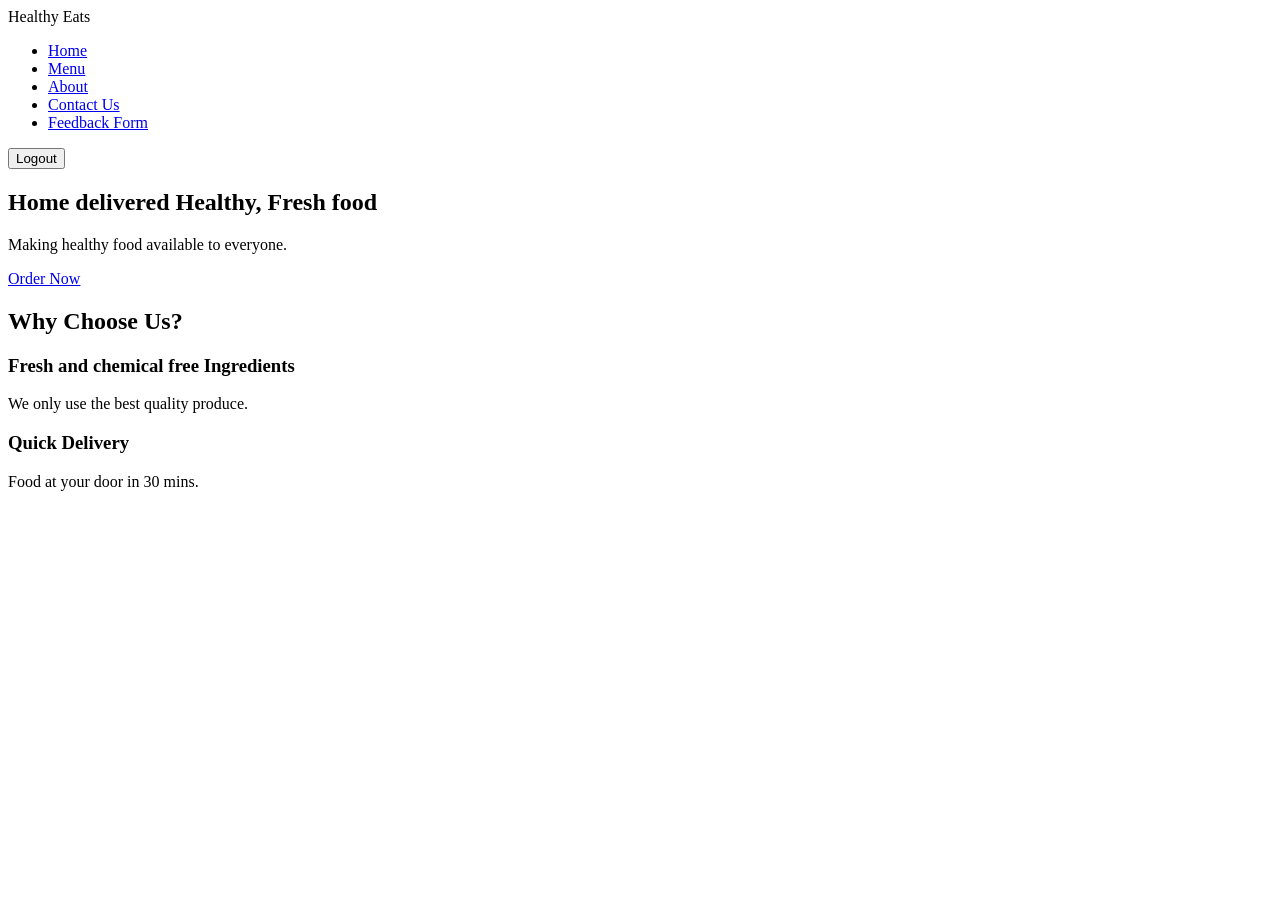
==== index.html @ e3c6886b "commiting" ====
<!DOCTYPE html>
<head>
    <title>Home | Healthy Eats</title>
    <link rel="stylesheet" href="style.css">
</head>
<script>
function logout()
{
    alert("You have been logged out successfully.");
    window.location.href="login.html";
}
</script>
<body>
    <header>
        <div class="logo">Healthy Eats</div>
        <nav>
            <ul>
                <li><a href="index.html">Home</a></li>
                <li><a href="menu.html">Menu</a></li>
                <li><a href="about.html">About</a></li>
                <li><a href="contact.html">Contact Us</a></li>
                <li><a href="feedback.html">Feedback Form</a></li>
            </ul>
        </nav>
        <button class="logout-btn" onclick="logout()">Logout</button>
    </header>

    <section class="hero">
        <h1>Home delivered Healthy, Fresh food </h1>
        <p>Making healthy food available to everyone.</p>
        <a href="menu.html" class="btn">Order Now</a>
    </section>

    <section class="container">
        <h2>Why Choose Us?</h2>
        <div class="menu-grid">
            <div class="menu-item">
                <h3>Fresh and chemical free Ingredients</h3>
                <p>We only use the best quality produce.</p>
            </div>
            <div class="menu-item">
                <h3>Quick Delivery</h3>
                <p>Food at your door in 30 mins.</p>
            </div>
        </div>
    </section>
</body>
</html>
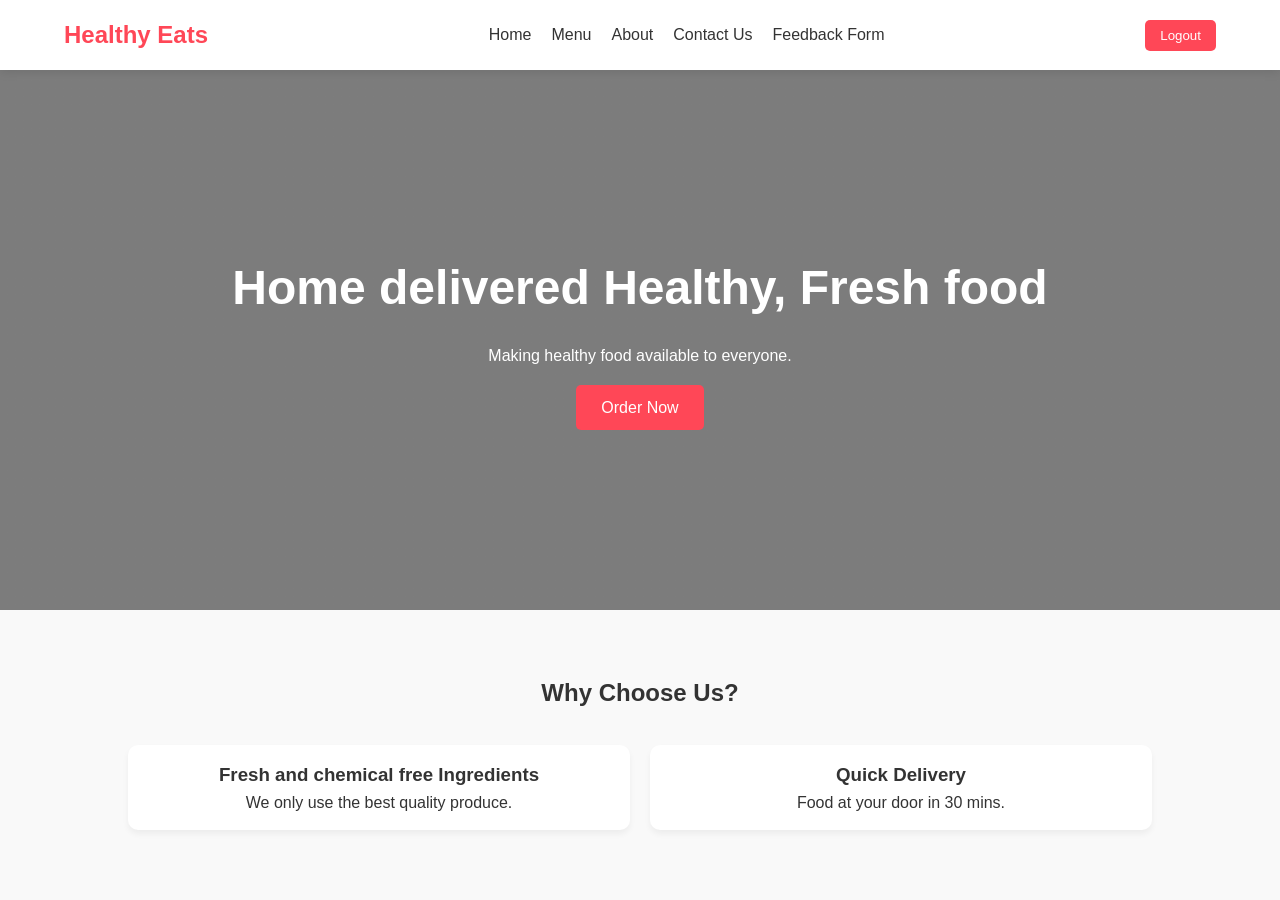
==== commit de509660: "Add Meta Pixel Code for Facebook tracking" ====
--- a/index.html
+++ b/index.html
@@ -2,6 +2,24 @@
 <head>
     <title>Home | Healthy Eats</title>
     <link rel="stylesheet" href="style.css">
+
+    <!-- Meta Pixel Code -->
+    <script>
+    !function(f,b,e,v,n,t,s)
+    {if(f.fbq)return;n=f.fbq=function(){n.callMethod?
+    n.callMethod.apply(n,arguments):n.queue.push(arguments)};
+    if(!f._fbq)f._fbq=n;n.push=n;n.loaded=!0;n.version='2.0';
+    n.queue=[];t=b.createElement(e);t.async=!0;
+    t.src=v;s=b.getElementsByTagName(e)[0];
+    s.parentNode.insertBefore(t,s)}(window, document,'script',
+    'https://connect.facebook.net/en_US/fbevents.js');
+    fbq('init', '1517925736717725');
+    fbq('track', 'PageView');
+    </script>
+    <noscript><img height="1" width="1" style="display:none"
+    src="https://www.facebook.com/tr?id=1517925736717725&ev=PageView&noscript=1"
+    /></noscript>
+    <!-- End Meta Pixel Code -->
 </head>
 <script>
 function logout()
@@ -45,4 +63,4 @@
         </div>
     </section>
 </body>
-</html>+</html>
--- a/style.css
+++ b/style.css
@@ -0,0 +1,227 @@
+* {
+    margin: 0;
+    padding: 0;
+    box-sizing: border-box;
+    font-family: 'Segoe UI', Tahoma, Geneva, Verdana, sans-serif;
+}
+
+body {
+    line-height: 1.6;
+    color: #333;
+    background-color: #f9f9f9;
+}
+
+
+header {
+    background: #fff;
+    padding: 1rem 5%;
+    display: flex;
+    justify-content: space-between;
+    align-items: center;
+    box-shadow: 0 2px 10px rgba(0,0,0,0.1);
+    position: sticky;
+    top: 0;
+    z-index: 1000;
+}
+
+.logo {
+    font-size: 1.5rem;
+    font-weight: bold;
+    color: #ff4757;
+}
+
+nav ul {
+    display: flex;
+    list-style: none;
+}
+
+nav ul li {
+    margin-left: 20px;
+}
+
+nav ul li a {
+    text-decoration: none;
+    color: #333;
+    font-weight: 500;
+    transition: 0.3s;
+}
+
+nav ul li a:hover {
+    color: #ff4757;
+}
+
+.hero {
+    height: 60vh;
+    background: linear-gradient(rgba(0,0,0,0.5), rgba(0,0,0,0.5)), 
+                url('https://shriandsam.com/cdn/shop/articles/healthy-food-choices-are-happy-food-choices-3617696.png?v=1763362027&width=2240') no-repeat center center/cover;
+    display: flex;
+    flex-direction: column;
+    justify-content: center;
+    align-items: center;
+    color: #fff;
+    text-align: center;
+    padding: 0 20px;
+}
+
+.hero h1 { font-size: 3rem; margin-bottom: 1rem; }
+
+.btn {
+    display: inline-block;
+    background: #ff4757;
+    color: #fff;
+    padding: 10px 25px;
+    text-decoration: none;
+    border-radius: 5px;
+    margin-top: 1rem;
+}
+
+.container {
+    padding: 4rem 10%;
+    text-align: center;
+}
+
+.menu-grid {
+    display: grid;
+    grid-template-columns: repeat(auto-fit, minmax(250px, 1fr));
+    gap: 20px;
+    margin-top: 2rem;
+}
+
+.menu-item {
+    background: #fff;
+    padding: 15px;
+    border-radius: 10px;
+    box-shadow: 0 4px 6px rgba(0,0,0,0.05);
+}
+
+.menu-item img {
+    width: 100%;
+    border-radius: 8px;
+}
+
+footer {
+    background: #2f3542;
+    color: #fff;
+    text-align: center;
+    padding: 2rem;
+    margin-top: 2rem;
+}
+
+@media (max-width: 768px) {
+    nav ul { display: none; }
+    .hero h1 { font-size: 2rem; }
+}
+
+.checked {
+  color: orange;
+}
+
+.form-container {
+    width: 60%;
+    margin: 3rem auto;
+    background: #fff;
+    padding: 2rem;
+    border-radius: 10px;
+    box-shadow: 0 4px 6px rgba(0,0,0,0.05);
+}
+
+.form-container h2 {
+    text-align: center;
+    margin-bottom: 1.5rem;
+    color: #ff4757;
+}
+
+form label {
+    display: block;
+    margin-top: 1rem;
+    font-weight: 500;
+    text-align: left;
+}
+
+form input[type="text"],
+form input[type="email"],
+form input[type="number"],
+form textarea {
+    width: 100%;
+    padding: 10px;
+    margin-top: 5px;
+    border-radius: 5px;
+    border: 1px solid #ccc;
+    font-size: 14px;
+}
+
+form textarea {
+    resize: none;
+}
+
+.rating {
+    margin-top: 10px;
+    text-align: left;
+}
+
+.rating input[type="radio"] {
+    margin-right: 10px;
+}
+
+.buttons {
+    display: flex;
+    justify-content: center;
+    gap: 15px;
+    margin-top: 1.5rem;
+}
+
+.buttons input,
+form button {
+    background: #ff4757;
+    color: #fff;
+    border: none;
+    padding: 10px 20px;
+    border-radius: 5px;
+    cursor: pointer;
+    transition: 0.3s;
+}
+
+.buttons input:hover,
+form button:hover {
+    background: #e84118;
+}
+
+@media (max-width: 768px) {
+    .form-container {
+        width: 90%;
+    }
+}
+
+.star-rating {
+    font-size: 28px;
+    margin-top: 10px;
+    text-align: left;
+}
+
+.star-rating .fa-star {
+    cursor: pointer;
+    color: #ccc;
+    margin-right: 5px;
+    transition: 0.2s;
+}
+
+.star-rating .fa-star.active {
+    color: orange;
+}
+
+.star-rating .fa-star:hover {
+    transform: scale(1.2);
+}
+
+.logout-btn{
+    background:#ff4757;
+    color:white;
+    border:none;
+    padding:8px 15px;
+    border-radius:5px;
+    cursor:pointer;
+}
+
+.logout-btn:hover{
+    background:#e84118;
+}
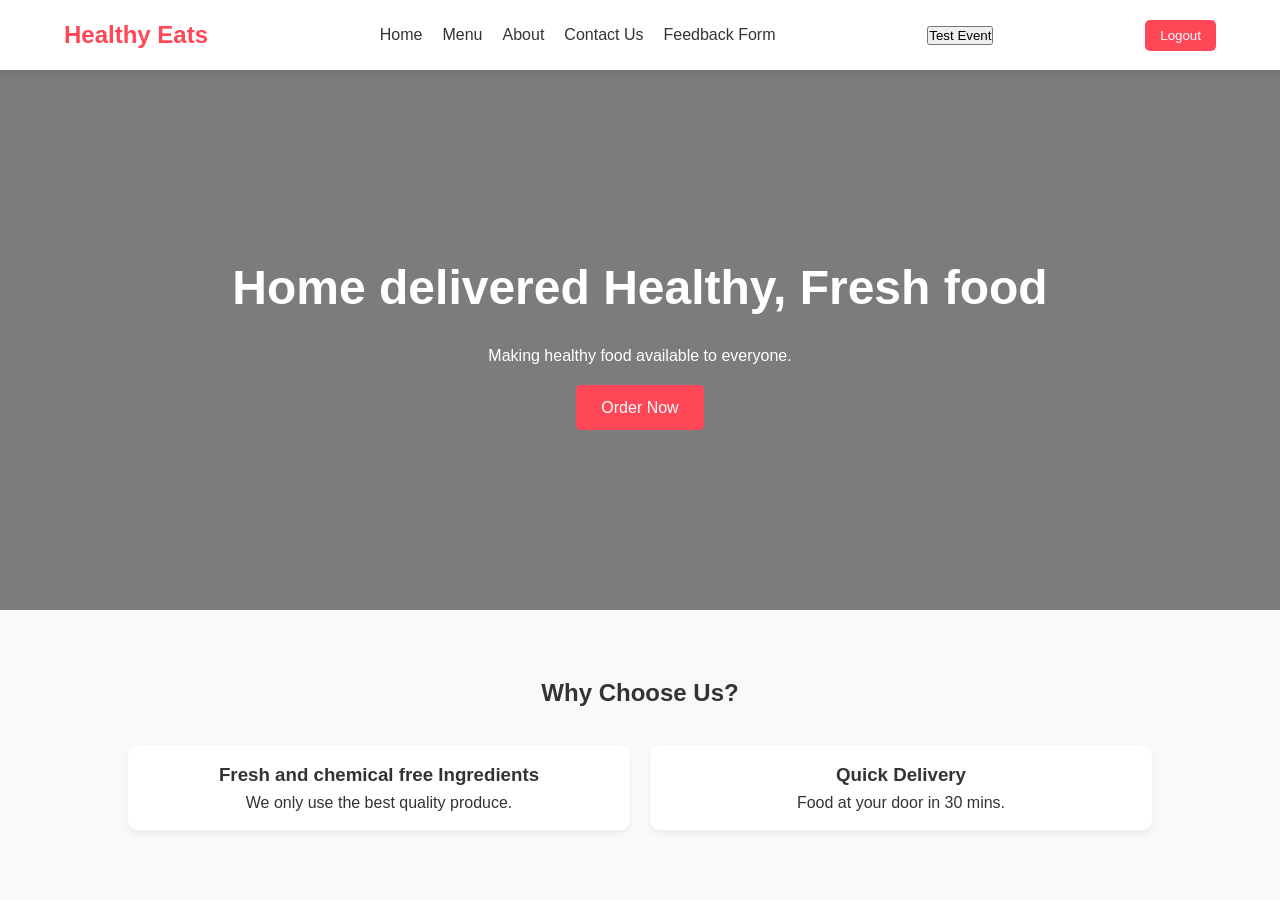
==== commit 8b36ee52: "Add test event button for Facebook Pixel tracking Added a test event button to track leads with Face" ====
--- a/index.html
+++ b/index.html
@@ -4,22 +4,22 @@
     <link rel="stylesheet" href="style.css">
 
     <!-- Meta Pixel Code -->
-    <script>
-    !function(f,b,e,v,n,t,s)
-    {if(f.fbq)return;n=f.fbq=function(){n.callMethod?
-    n.callMethod.apply(n,arguments):n.queue.push(arguments)};
-    if(!f._fbq)f._fbq=n;n.push=n;n.loaded=!0;n.version='2.0';
-    n.queue=[];t=b.createElement(e);t.async=!0;
-    t.src=v;s=b.getElementsByTagName(e)[0];
-    s.parentNode.insertBefore(t,s)}(window, document,'script',
-    'https://connect.facebook.net/en_US/fbevents.js');
-    fbq('init', '1517925736717725');
-    fbq('track', 'PageView');
-    </script>
-    <noscript><img height="1" width="1" style="display:none"
-    src="https://www.facebook.com/tr?id=1517925736717725&ev=PageView&noscript=1"
-    /></noscript>
-    <!-- End Meta Pixel Code -->
+<script>
+!function(f,b,e,v,n,t,s)
+{if(f.fbq)return;n=f.fbq=function(){n.callMethod?
+n.callMethod.apply(n,arguments):n.queue.push(arguments)};
+if(!f._fbq)f._fbq=n;n.push=n;n.loaded=!0;n.version='2.0';
+n.queue=[];t=b.createElement(e);t.async=!0;
+t.src=v;s=b.getElementsByTagName(e)[0];
+s.parentNode.insertBefore(t,s)}(window, document,'script',
+'https://connect.facebook.net/en_US/fbevents.js');
+fbq('init', '1517925736717725');
+fbq('track', 'PageView');
+</script>
+<noscript><img height="1" width="1" style="display:none"
+src="https://www.facebook.com/tr?id=1517925736717725&ev=PageView&noscript=1"
+/></noscript>
+<!-- End Meta Pixel Code -->
 </head>
 <script>
 function logout()
@@ -40,6 +40,7 @@
                 <li><a href="feedback.html">Feedback Form</a></li>
             </ul>
         </nav>
+        <button onclick="fbq('track', 'Lead')">Test Event</button>
         <button class="logout-btn" onclick="logout()">Logout</button>
     </header>
 
